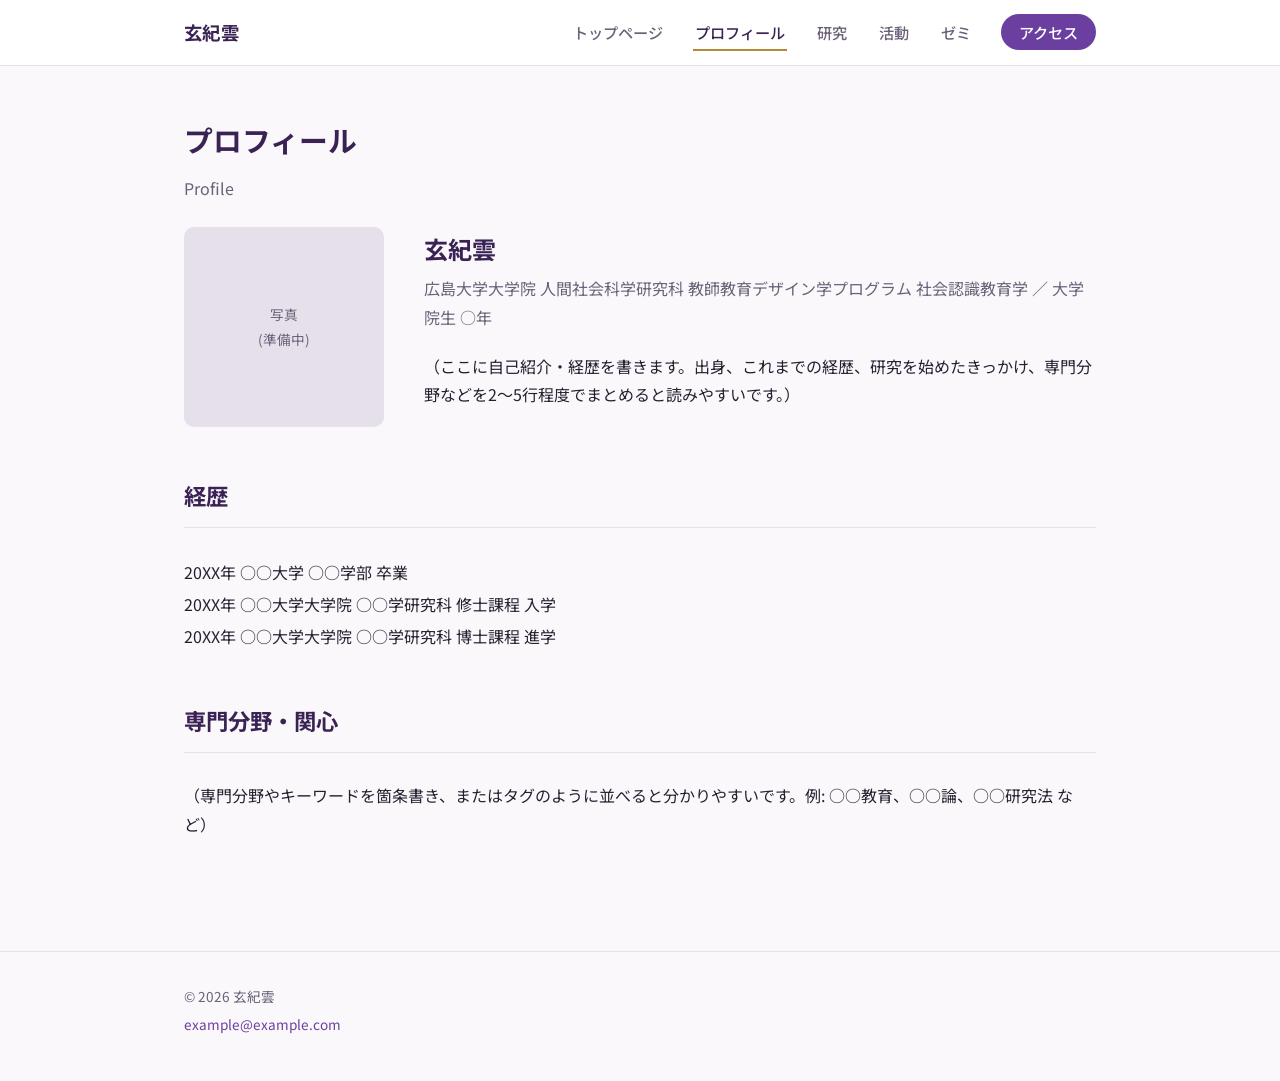
==== profile.html @ 5efe521a "初回公開: 研究ページ一式" ====
<!DOCTYPE html>
<html lang="ja">
<head>
<meta charset="UTF-8">
<meta name="viewport" content="width=device-width, initial-scale=1.0">
<title>プロフィール | 玄紀雲の研究ページ</title>
<link rel="preconnect" href="https://fonts.googleapis.com">
<link rel="preconnect" href="https://fonts.gstatic.com" crossorigin>
<link href="https://fonts.googleapis.com/css2?family=Noto+Sans+JP:wght@400;500;700&display=swap" rel="stylesheet">
<link rel="stylesheet" href="css/style.css">
</head>
<body>

<header id="site-header"></header>

<div class="page-header">
  <h1>プロフィール</h1>
  <p>Profile</p>
</div>

<section class="section" style="padding-top:0;">
  <div class="container">
    <div class="profile-layout reveal">
      <div class="profile-photo">写真<br>(準備中)</div>
      <div class="profile-info">
        <h2 id="profile-name"></h2>
        <p class="affiliation" id="profile-affiliation"></p>
        <p class="intro">（ここに自己紹介・経歴を書きます。出身、これまでの経歴、研究を始めたきっかけ、専門分野などを2〜5行程度でまとめると読みやすいです。）</p>
      </div>
    </div>

    <h2 class="section-title" style="margin-top:48px;">経歴</h2>
    <ul class="reveal" style="line-height:2;">
      <li>20XX年 ○○大学 ○○学部 卒業</li>
      <li>20XX年 ○○大学大学院 ○○学研究科 修士課程 入学</li>
      <li>20XX年 ○○大学大学院 ○○学研究科 博士課程 進学</li>
    </ul>

    <h2 class="section-title" style="margin-top:48px;">専門分野・関心</h2>
    <p class="reveal">（専門分野やキーワードを箇条書き、またはタグのように並べると分かりやすいです。例: ○○教育、○○論、○○研究法 など）</p>
  </div>
</section>

<footer id="site-footer"></footer>

<script src="js/site-config.js"></script>
<script src="js/common.js"></script>
<script>
  document.addEventListener("DOMContentLoaded", () => {
    document.getElementById("profile-name").textContent = SITE_CONFIG.personName;
    document.getElementById("profile-affiliation").textContent =
      SITE_CONFIG.affiliation + " ／ " + SITE_CONFIG.status;
  });
</script>
</body>
</html>
---- css/style.css ----
/* ==========================================================
   基本設定
   ========================================================== */
:root {
  /* ヒーロー(トップの紫の帯)専用。テーマが変わっても固定です */
  --color-hero-from: #4b2e6f;
  --color-hero-to: #271534;

  /* ページ全体のトークン。ライト/ダークで下記のブロックにより切り替わります */
  --color-bg: #faf8fb;
  --color-surface: #ffffff;
  --color-text: #262030;
  --color-text-soft: #6b6178;
  --color-border: #e6e0ea;
  --color-heading: #3a2354;
  --color-link: #6b3fa0;
  --color-accent: #b8873c;
  --color-badge-bg: #f1ecf6;
  --color-photo-placeholder: #e6e0ea;
  --shadow: 0 2px 12px rgba(58, 35, 84, 0.08);
  --shadow-hover: 0 6px 20px rgba(58, 35, 84, 0.14);

  --max-width: 960px;
  --radius: 10px;
}

@media (prefers-color-scheme: dark) {
  :root:not([data-theme="light"]) {
    --color-bg: #17121f;
    --color-surface: #201a2c;
    --color-text: #ece7f2;
    --color-text-soft: #b0a7c2;
    --color-border: #352a44;
    --color-heading: #e9defa;
    --color-link: #b48ee0;
    --color-accent: #d9b46a;
    --color-badge-bg: #2c2338;
    --color-photo-placeholder: #2c2338;
    --shadow: 0 2px 14px rgba(0, 0, 0, 0.35);
    --shadow-hover: 0 8px 24px rgba(0, 0, 0, 0.45);
  }
}

:root[data-theme="dark"] {
  --color-bg: #17121f;
  --color-surface: #201a2c;
  --color-text: #ece7f2;
  --color-text-soft: #b0a7c2;
  --color-border: #352a44;
  --color-heading: #e9defa;
  --color-link: #b48ee0;
  --color-accent: #d9b46a;
  --color-badge-bg: #2c2338;
  --color-photo-placeholder: #2c2338;
  --shadow: 0 2px 14px rgba(0, 0, 0, 0.35);
  --shadow-hover: 0 8px 24px rgba(0, 0, 0, 0.45);
}

* {
  box-sizing: border-box;
}

html {
  scroll-behavior: smooth;
}

body {
  margin: 0;
  font-family: "Noto Sans JP", "Hiragino Sans", "Yu Gothic", sans-serif;
  color: var(--color-text);
  background: var(--color-bg);
  line-height: 1.8;
  -webkit-font-smoothing: antialiased;
}

img {
  max-width: 100%;
  display: block;
}

a {
  color: var(--color-link);
  text-decoration: none;
}

a:hover {
  text-decoration: underline;
}

ul {
  list-style: none;
  margin: 0;
  padding: 0;
}

.container {
  max-width: var(--max-width);
  margin: 0 auto;
  padding: 0 24px;
}

/* ==========================================================
   ヘッダー
   ========================================================== */
#site-header {
  position: sticky;
  top: 0;
  z-index: 100;
  background: var(--color-surface);
  border-bottom: 1px solid var(--color-border);
}

.header-inner {
  max-width: var(--max-width);
  margin: 0 auto;
  padding: 16px 24px;
  display: flex;
  align-items: center;
  justify-content: space-between;
}

.brand {
  font-size: 1.15rem;
  font-weight: 700;
  color: var(--color-heading);
  letter-spacing: 0.02em;
}

.brand:hover {
  text-decoration: none;
}

.site-nav ul {
  display: flex;
  gap: 28px;
}

.site-nav a {
  color: var(--color-text-soft);
  font-size: 0.95rem;
  font-weight: 500;
  padding: 6px 2px;
  border-bottom: 2px solid transparent;
  transition: color 0.15s ease, border-color 0.15s ease;
}

.site-nav a:hover {
  color: var(--color-heading);
  text-decoration: none;
}

.site-nav a.active {
  color: var(--color-heading);
  border-bottom-color: var(--color-accent);
}

.site-nav a.nav-cta {
  color: #fff;
  background: var(--color-link);
  padding: 7px 18px;
  border-radius: 999px;
  border-bottom: none;
}

.site-nav a.nav-cta:hover {
  color: #fff;
  background: var(--color-heading);
}

.site-nav a.nav-cta.active {
  color: #fff;
  background: var(--color-heading);
  border-bottom: none;
}

.nav-toggle {
  display: none;
  flex-direction: column;
  justify-content: center;
  gap: 5px;
  width: 32px;
  height: 32px;
  background: none;
  border: none;
  cursor: pointer;
  padding: 0;
}

.nav-toggle span {
  display: block;
  height: 2px;
  background: var(--color-heading);
  border-radius: 1px;
}

/* ==========================================================
   ヒーロー(トップページ上部・写真プレースホルダー)
   実際の写真ができたら .hero-photo の background を
   画像に差し替えてください(下の解説コメント参照)。
   ========================================================== */
.hero-photo {
  position: relative;
  min-height: 62vh;
  display: flex;
  align-items: flex-end;
  overflow: hidden;
  color: #fff;

  /* ↓ここが写真の代わりのプレースホルダー背景です。
     実際の写真を使う場合は例えば次のように書き換えます:
     background: linear-gradient(180deg, rgba(20,10,30,.45), rgba(20,10,30,.7)),
                 url("images/hero.jpg") center/cover no-repeat; */
  background: radial-gradient(circle at 18% 22%, rgba(180, 143, 224, 0.32), transparent 55%),
    radial-gradient(circle at 82% 28%, rgba(217, 180, 106, 0.22), transparent 50%),
    linear-gradient(160deg, var(--color-hero-from) 0%, var(--color-hero-to) 100%);
}

.hero-photo::after {
  content: "";
  position: absolute;
  inset: 0;
  background-image: radial-gradient(rgba(255, 255, 255, 0.08) 1px, transparent 1px);
  background-size: 22px 22px;
  pointer-events: none;
}

.hero-photo-note {
  position: absolute;
  top: 20px;
  right: 20px;
  z-index: 2;
  font-size: 0.7rem;
  color: #fff;
  background: rgba(0, 0, 0, 0.3);
  padding: 5px 12px;
  border-radius: 999px;
  letter-spacing: 0.02em;
}

.hero-vertical-text {
  position: absolute;
  top: 64px;
  right: 32px;
  z-index: 1;
  writing-mode: vertical-rl;
  font-size: 0.85rem;
  letter-spacing: 0.3em;
  color: rgba(255, 255, 255, 0.32);
  font-weight: 700;
  user-select: none;
}

.hero-photo-inner {
  position: relative;
  z-index: 2;
  max-width: var(--max-width);
  margin: 0 auto;
  width: 100%;
  padding: 0 24px;
}

.hero-tagline-box {
  background: var(--color-hero-to);
  padding: 28px 32px;
  margin: 0 0 48px;
  max-width: 620px;
  border-radius: 6px;
}

.hero-eyebrow {
  font-size: 0.85rem;
  letter-spacing: 0.12em;
  text-transform: uppercase;
  color: #d9c9ec;
  margin: 0 0 12px;
}

.hero-tagline-box h1 {
  font-size: clamp(1.5rem, 3vw, 2.2rem);
  margin: 0 0 12px;
  line-height: 1.5;
}

.hero-sub {
  color: #e6dcf1;
  margin: 0;
  font-size: 0.95rem;
}

.scroll-indicator {
  position: absolute;
  right: 28px;
  bottom: 24px;
  z-index: 2;
  display: flex;
  flex-direction: column;
  align-items: center;
  gap: 4px;
  color: rgba(255, 255, 255, 0.85);
  font-size: 0.72rem;
  letter-spacing: 0.08em;
}

.scroll-indicator:hover {
  color: #fff;
  text-decoration: none;
}

.scroll-arrow {
  font-size: 1.1rem;
  line-height: 1;
}

@media (prefers-reduced-motion: no-preference) {
  .scroll-arrow {
    animation: bounceDown 1.6s ease-in-out infinite;
  }
}

@keyframes bounceDown {
  0%,
  100% {
    transform: translateY(0);
  }
  50% {
    transform: translateY(6px);
  }
}

/* ==========================================================
   共通セクション
   ========================================================== */
.section {
  padding: 56px 24px;
}

.section-title {
  font-size: 1.4rem;
  font-weight: 700;
  color: var(--color-heading);
  margin: 0 0 28px;
  padding-bottom: 12px;
  border-bottom: 1px solid var(--color-border);
}

.page-header {
  padding: 48px 24px 24px;
  max-width: var(--max-width);
  margin: 0 auto;
}

.page-header h1 {
  font-size: 1.8rem;
  color: var(--color-heading);
  margin: 0 0 8px;
}

.page-header p {
  color: var(--color-text-soft);
  margin: 0;
}

/* ==========================================================
   カード(トップページの案内リンクなど)
   ========================================================== */
.card-grid {
  display: grid;
  grid-template-columns: repeat(auto-fit, minmax(220px, 1fr));
  gap: 20px;
}

.card {
  background: var(--color-surface);
  border: 1px solid var(--color-border);
  border-radius: var(--radius);
  padding: 24px;
  box-shadow: var(--shadow);
  transition: transform 0.15s ease, box-shadow 0.15s ease;
}

.card:hover {
  transform: translateY(-2px);
  box-shadow: var(--shadow-hover);
}

.card h3 {
  margin: 0 0 8px;
  color: var(--color-heading);
  font-size: 1.05rem;
}

.card p {
  margin: 0 0 12px;
  color: var(--color-text-soft);
  font-size: 0.92rem;
}

.card a.more {
  font-size: 0.88rem;
  font-weight: 600;
}

/* ==========================================================
   お知らせ一覧
   ========================================================== */
.news-item {
  display: flex;
  gap: 24px;
  padding: 20px 0;
  border-bottom: 1px solid var(--color-border);
}

.news-item:first-child {
  padding-top: 0;
}

.news-meta {
  flex: 0 0 140px;
  display: flex;
  flex-direction: column;
  gap: 6px;
}

.news-date {
  font-size: 0.85rem;
  color: var(--color-text-soft);
}

.news-category {
  display: inline-block;
  font-size: 0.75rem;
  font-weight: 600;
  color: var(--color-link);
  background: var(--color-badge-bg);
  border-radius: 999px;
  padding: 3px 10px;
  width: fit-content;
}

.news-body h3 {
  margin: 0 0 6px;
  font-size: 1rem;
  color: var(--color-text);
}

.news-body p {
  margin: 0;
  color: var(--color-text-soft);
  font-size: 0.92rem;
}

.section-footer {
  margin-top: 24px;
  text-align: right;
}

/* ==========================================================
   プロフィールページ
   ========================================================== */
.profile-layout {
  display: grid;
  grid-template-columns: 200px 1fr;
  gap: 40px;
  align-items: start;
}

.profile-photo {
  width: 200px;
  height: 200px;
  border-radius: var(--radius);
  background: var(--color-photo-placeholder);
  display: flex;
  align-items: center;
  justify-content: center;
  color: var(--color-text-soft);
  font-size: 0.85rem;
  text-align: center;
  overflow: hidden;
}

.profile-info h2 {
  margin: 0 0 4px;
  color: var(--color-heading);
}

.profile-info .affiliation {
  color: var(--color-text-soft);
  margin: 0 0 20px;
}

.profile-info .intro {
  white-space: pre-line;
}

/* ==========================================================
   研究・業績ページ
   ========================================================== */
.research-theme {
  padding: 20px 0;
  border-bottom: 1px solid var(--color-border);
}

.research-theme:last-child {
  border-bottom: none;
}

.research-theme h3 {
  margin: 0 0 8px;
  color: var(--color-heading);
}

.research-theme p {
  margin: 0;
  color: var(--color-text-soft);
}

.pub-item {
  display: flex;
  gap: 16px;
  padding: 14px 0;
  border-bottom: 1px solid var(--color-border);
  font-size: 0.94rem;
}

.pub-item:last-child {
  border-bottom: none;
}

.pub-year {
  flex: 0 0 52px;
  color: var(--color-text-soft);
}

.pub-type {
  flex: 0 0 84px;
  color: var(--color-link);
  font-weight: 600;
}

.pub-text {
  flex: 1;
}

/* ==========================================================
   アクセスページ(SNS一覧・連絡先)
   ========================================================== */
.sns-list li {
  padding: 14px 0;
  border-bottom: 1px solid var(--color-border);
  font-size: 1rem;
}

.sns-list li:last-child {
  border-bottom: none;
}

.sns-list .empty {
  color: var(--color-text-soft);
  font-size: 0.92rem;
}

.contact-card {
  background: var(--color-surface);
  border: 1px solid var(--color-border);
  border-radius: var(--radius);
  padding: 32px;
  box-shadow: var(--shadow);
  max-width: 480px;
}

.contact-card dt {
  font-size: 0.82rem;
  color: var(--color-text-soft);
  margin-top: 16px;
}

.contact-card dt:first-child {
  margin-top: 0;
}

.contact-card dd {
  margin: 4px 0 0;
  font-size: 1rem;
}

/* ==========================================================
   フッター
   ========================================================== */
#site-footer {
  border-top: 1px solid var(--color-border);
  margin-top: 40px;
}

.footer-inner {
  max-width: var(--max-width);
  margin: 0 auto;
  padding: 28px 24px 40px;
  color: var(--color-text-soft);
  font-size: 0.85rem;
}

.footer-inner p {
  margin: 4px 0;
}

/* ==========================================================
   動きの演出(スクロールで要素がふわっと表示される)
   .reveal を付けた要素は、画面内に入ったタイミングで
   js/common.js の setupScrollReveal() が is-visible を付与します。
   ========================================================== */
@media (prefers-reduced-motion: no-preference) {
  .reveal {
    opacity: 0;
    transform: translateY(16px);
    transition: opacity 0.5s ease, transform 0.5s ease;
  }

  .reveal.is-visible {
    opacity: 1;
    transform: translateY(0);
  }
}

/* ==========================================================
   レスポンシブ(スマートフォン)
   ========================================================== */
@media (max-width: 720px) {
  .nav-toggle {
    display: flex;
  }

  .site-nav {
    position: absolute;
    top: 100%;
    left: 0;
    right: 0;
    background: var(--color-surface);
    border-bottom: 1px solid var(--color-border);
    display: none;
  }

  .site-nav.open {
    display: block;
  }

  .site-nav ul {
    flex-direction: column;
    padding: 8px 24px 16px;
    gap: 4px;
  }

  .site-nav a {
    display: block;
    padding: 10px 0;
    border-bottom: none;
  }

  .profile-layout {
    grid-template-columns: 1fr;
  }

  .profile-photo {
    width: 140px;
    height: 140px;
  }

  .news-item {
    flex-direction: column;
    gap: 8px;
  }

  .news-meta {
    flex-direction: row;
    align-items: center;
  }

  .hero-photo {
    min-height: 52vh;
  }

  .hero-vertical-text {
    display: none;
  }

  .hero-tagline-box {
    padding: 20px 22px;
    margin-bottom: 40px;
  }
}
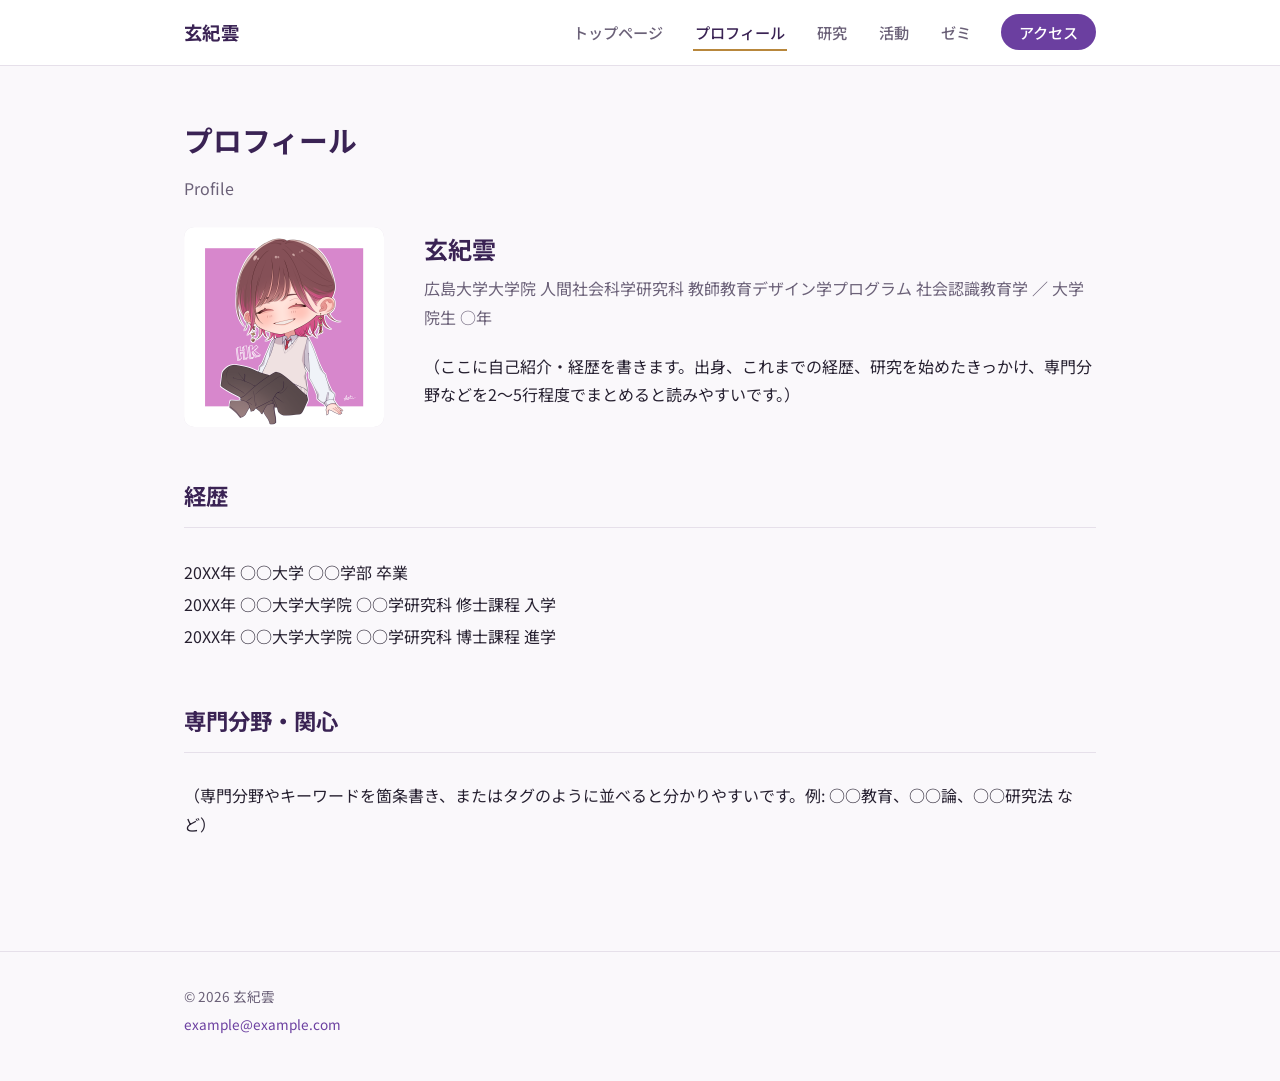
==== commit bdac6aa4: "実際のアイコン画像を追加し、トップに大きく氏名・所属を表示" ====
--- a/profile.html
+++ b/profile.html
@@ -21,7 +21,7 @@
 <section class="section" style="padding-top:0;">
   <div class="container">
     <div class="profile-layout reveal">
-      <div class="profile-photo">写真<br>(準備中)</div>
+      <div class="profile-photo"><img src="images/icon.png" alt="玄紀雲"></div>
       <div class="profile-info">
         <h2 id="profile-name"></h2>
         <p class="affiliation" id="profile-affiliation"></p>
--- a/css/style.css
+++ b/css/style.css
@@ -194,7 +194,77 @@
 }
 
 /* ==========================================================
-   ヒーロー(トップページ上部・写真プレースホルダー)
+   トップの自己紹介(アイコン+氏名・所属)
+   ========================================================== */
+.intro-profile {
+  background: var(--color-surface);
+  border-bottom: 1px solid var(--color-border);
+  padding: 48px 24px;
+}
+
+.intro-profile-inner {
+  display: flex;
+  align-items: center;
+  gap: 40px;
+  flex-wrap: wrap;
+}
+
+.intro-photo {
+  flex: 0 0 220px;
+  width: 220px;
+  height: 220px;
+  border-radius: var(--radius);
+  overflow: hidden;
+  background: var(--color-badge-bg);
+  box-shadow: var(--shadow);
+}
+
+.intro-photo img {
+  width: 100%;
+  height: 100%;
+  object-fit: cover;
+}
+
+.intro-text {
+  flex: 1;
+  min-width: 260px;
+}
+
+.intro-text h1 {
+  display: flex;
+  align-items: baseline;
+  flex-wrap: wrap;
+  gap: 12px;
+  font-size: 2rem;
+  margin: 0 0 12px;
+  color: var(--color-heading);
+}
+
+.intro-highlight {
+  background: linear-gradient(transparent 62%, rgba(184, 135, 60, 0.4) 62%);
+}
+
+.intro-name-en {
+  font-size: 0.95rem;
+  font-weight: 500;
+  color: var(--color-text-soft);
+}
+
+.intro-affiliation {
+  font-weight: 700;
+  color: var(--color-text);
+  margin: 0 0 16px;
+  line-height: 1.7;
+}
+
+.intro-body {
+  color: var(--color-text-soft);
+  margin: 0;
+  max-width: 600px;
+}
+
+/* ==========================================================
+   ヒーロー(自己紹介の下・写真プレースホルダー)
    実際の写真ができたら .hero-photo の background を
    画像に差し替えてください(下の解説コメント参照)。
    ========================================================== */
@@ -478,6 +548,12 @@
   overflow: hidden;
 }
 
+.profile-photo img {
+  width: 100%;
+  height: 100%;
+  object-fit: cover;
+}
+
 .profile-info h2 {
   margin: 0 0 4px;
   color: var(--color-heading);
@@ -686,4 +762,30 @@
     padding: 20px 22px;
     margin-bottom: 40px;
   }
-}
+
+  .hero-photo-note {
+    max-width: 130px;
+    font-size: 0.62rem;
+    text-align: right;
+  }
+
+  .intro-profile {
+    padding: 32px 24px;
+  }
+
+  .intro-profile-inner {
+    flex-direction: column;
+    align-items: flex-start;
+    gap: 20px;
+  }
+
+  .intro-photo {
+    flex: 0 0 160px;
+    width: 160px;
+    height: 160px;
+  }
+
+  .intro-text h1 {
+    font-size: 1.6rem;
+  }
+}
